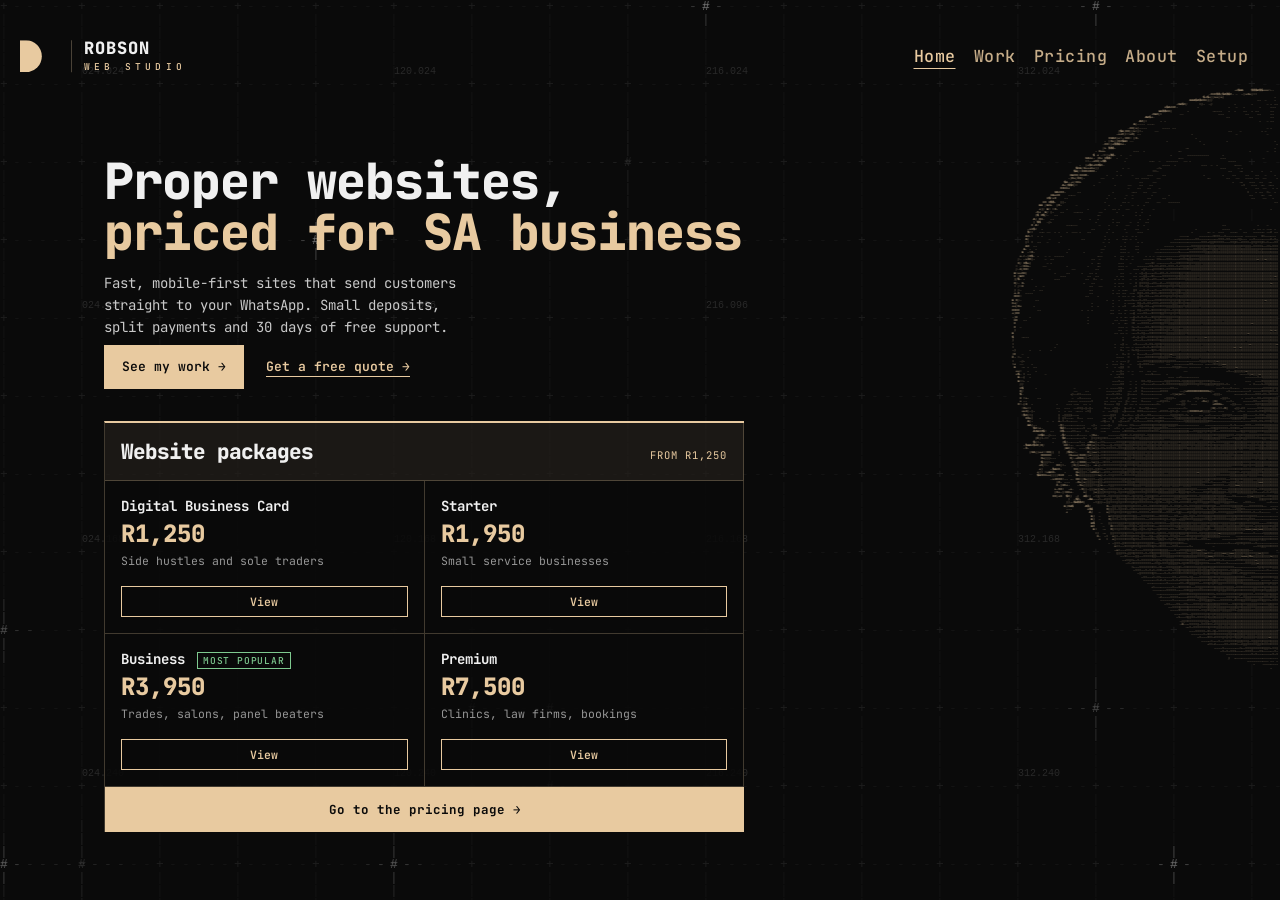
==== index.html @ 66101003 "Header logo: remove the R, back to the plain D Co-Authored-By: Claude Sonnet 5.5 <noreply@anthropic." ====
<!doctype html>
<html lang="en">
<head>
<meta charset="utf-8">
<meta name="viewport" content="width=device-width, initial-scale=1">
<title>Robson Web Studio — Websites for South African business</title>
<meta name="description" content="Fast, mobile-first websites for South African businesses. Packages from R1,250, split payments, free copywriting and 30 days of free support. Johannesburg.">
<link rel="canonical" href="https://robsonwebstudio.com/">
<meta property="og:type" content="website">
<meta property="og:site_name" content="Robson Web Studio">
<meta property="og:title" content="Robson Web Studio — Websites for South African business">
<meta property="og:description" content="Fast, mobile-first websites for South African businesses. Packages from R1,250, split payments, free copywriting and 30 days of free support. Johannesburg.">
<meta property="og:url" content="https://robsonwebstudio.com/">
<meta property="og:image" content="https://robsonwebstudio.com/img/og-studio.png">
<meta property="og:image:width" content="1200">
<meta property="og:image:height" content="630">
<meta property="og:image:alt" content="Robson Web Studio: Proper websites, priced for SA business">
<meta name="twitter:card" content="summary_large_image">
<meta name="twitter:image" content="https://robsonwebstudio.com/img/og-studio.png">
<meta name="theme-color" content="#0a0a0a">
<link rel="icon" type="image/svg+xml" href="img/favicon.svg?v=2">
<link rel="preconnect" href="https://fonts.googleapis.com">
<link rel="preconnect" href="https://fonts.gstatic.com" crossorigin>
<link href="https://fonts.googleapis.com/css2?family=JetBrains+Mono:wght@400..800&amp;display=swap" rel="stylesheet">
<link rel="stylesheet" href="css/style.css?v=180">
<script src="js/nav.js?v=12"></script>
<script type="application/ld+json">{
  "@context": "https://schema.org",
  "@type": "ProfessionalService",
  "name": "Robson Web Studio",
  "url": "https://robsonwebstudio.com/",
  "image": "https://robsonwebstudio.com/img/og-studio.png",
  "description": "Fast, mobile-first websites for South African businesses. Packages from R1,250, split payments, free copywriting and 30 days of free support.",
  "telephone": "+27844114748",
  "email": "darren@robsonwebstudio.com",
  "priceRange": "R1,250 - R7,500",
  "areaServed": {
    "@type": "Country",
    "name": "South Africa"
  },
  "address": {
    "@type": "PostalAddress",
    "addressLocality": "Johannesburg",
    "addressCountry": "ZA"
  },
  "founder": {
    "@type": "Person",
    "name": "Darren Robson"
  },
  "sameAs": [
    "https://github.com/darrenrosbon",
    "https://www.linkedin.com/in/darren-robson-215b77373/",
    "https://www.instagram.com/robsonwebstudio_/"
  ]
}</script>
</head>
<body>
<a class="skip-link" href="#main">Skip to content</a>

<section id="hero" data-page="home">
  <canvas id="c"></canvas>
  <header>
  <a class="site-mark" href="#hero" aria-label="Darren Robson — back to top">
    <img src="img/logo-mark.svg?v=4" width="37" height="31" alt="">
    <span class="site-mark-text" aria-hidden="true"><b>ROBSON</b><i>WEB STUDIO</i></span>
  </a>
  <div class="heading-wrap">
    <div class="hero-eyebrow">ROBSON WEB STUDIO</div>
    <h1 class="heading">Proper websites,<br><span class="heading-accent">priced for SA business</span></h1>
    <p class="hero-sub">Fast, mobile-first sites that send customers straight to your WhatsApp. Small deposits, split payments and 30 days of free support.</p>
    <div class="hero-actions">
      <a class="hero-work-btn" href="work.html">See my work &rarr;</a>
      <a class="hero-quote-link" href="pricing.html#quote">Get a free quote &rarr;</a>
    </div>
  </div>
  <nav class="byline top-nav" aria-label="Main">
    <a href="index.html" aria-current="page">Home</a><a href="work.html">Work</a><a href="pricing.html">Pricing</a><a href="about.html">About</a><a href="setup-guide.html">Setup</a>
  </nav>
  </header>

  <main id="main" tabindex="-1">
  <div id="packages">
    <div class="cards offer-block">
      <div class="grid-head"><h2 class="heading2">Website packages</h2><span class="grid-meta">From R1,250</span></div>
      <div class="offer-cell"><div class="offer-name">Digital Business Card</div><div class="offer-price">R1,250</div><div class="offer-for">Side hustles and sole traders</div><a class="offer-add" href="pricing.html?view=Digital%20Business%20Card" aria-label="View the Digital Business Card package">View</a></div>
      <div class="offer-cell"><div class="offer-name">Starter</div><div class="offer-price">R1,950</div><div class="offer-for">Small service businesses</div><a class="offer-add" href="pricing.html?view=Starter" aria-label="View the Starter package">View</a></div>
      <div class="offer-cell"><div class="offer-name">Business <span class="offer-badge">Most popular</span></div><div class="offer-price">R3,950</div><div class="offer-for">Trades, salons, panel beaters</div><a class="offer-add" href="pricing.html?view=Business" aria-label="View the Business package">View</a></div>
      <div class="offer-cell"><div class="offer-name">Premium</div><div class="offer-price">R7,500</div><div class="offer-for">Clinics, law firms, bookings</div><a class="offer-add" href="pricing.html?view=Premium" aria-label="View the Premium package">View</a></div>
      <a class="offer-link" href="pricing.html">Go to the pricing page &rarr;</a>
    </div>
  </div>

  </main>

  <div class="contact-modal-overlay" id="contactModalOverlay" hidden>
    <div class="contact-modal" id="contactModal" role="dialog" aria-modal="true" aria-labelledby="contactModalTitle">
      <div class="contact-modal-head">
        <span id="contactModalTitle">Contact me</span>
        <button class="contact-modal-close" type="button" aria-label="Close">
          <svg viewBox="0 0 24 24" fill="none" stroke="currentColor" stroke-width="2" stroke-linecap="round" aria-hidden="true"><path d="M6 6l12 12M18 6 6 18"/></svg>
        </button>
      </div>
      <ul class="contact-modal-list">
        <li>
          <svg viewBox="0 0 24 24" fill="none" stroke="currentColor" stroke-width="1.8" stroke-linecap="round" stroke-linejoin="round" aria-hidden="true"><rect x="3" y="5" width="18" height="14" rx="2"/><path d="m4 7 8 6 8-6"/></svg>
          <a href="mailto:darren@robsonwebstudio.com">darren@robsonwebstudio.com</a>
        </li>
        <li>
          <svg viewBox="0 0 24 24" width="24" height="24" fill="currentColor" aria-hidden="true"><path d="M12 .5C5.73.5.5 5.73.5 12c0 5.09 3.29 9.39 7.86 10.91.57.1.78-.25.78-.55 0-.27-.01-1.13-.02-2.05-3.2.7-3.88-1.36-3.88-1.36-.53-1.34-1.29-1.7-1.29-1.7-1.05-.72.08-.71.08-.71 1.17.08 1.78 1.2 1.78 1.2 1.03 1.77 2.71 1.26 3.37.96.1-.75.4-1.26.73-1.55-2.55-.29-5.23-1.28-5.23-5.7 0-1.26.45-2.29 1.19-3.09-.12-.29-.52-1.46.11-3.05 0 0 .97-.31 3.18 1.18a11.1 11.1 0 0 1 2.9-.39c.98.01 1.97.13 2.9.39 2.2-1.49 3.17-1.18 3.17-1.18.63 1.59.23 2.76.11 3.05.74.8 1.19 1.83 1.19 3.09 0 4.43-2.69 5.4-5.25 5.69.41.36.78 1.06.78 2.15 0 1.55-.01 2.8-.01 3.18 0 .3.2.66.79.55A10.52 10.52 0 0 0 23.5 12C23.5 5.73 18.27.5 12 .5Z"/></svg>
          <a href="https://github.com/darrenrosbon" target="_blank" rel="noopener noreferrer">github.com/darrenrosbon</a>
        </li>
        <li>
          <svg viewBox="0 0 24 24" width="24" height="24" fill="currentColor" aria-hidden="true"><path d="M20.45 20.45h-3.55v-5.57c0-1.33-.02-3.04-1.85-3.04-1.85 0-2.14 1.45-2.14 2.94v5.67H9.36V9h3.41v1.56h.05c.47-.9 1.63-1.85 3.36-1.85 3.59 0 4.26 2.36 4.26 5.44v6.3ZM5.34 7.43a2.06 2.06 0 1 1 0-4.12 2.06 2.06 0 0 1 0 4.12ZM7.12 20.45H3.56V9h3.56v11.45Z"/></svg>
          <a href="https://www.linkedin.com/in/darren-robson-215b77373/" target="_blank" rel="noopener noreferrer">linkedin.com/in/darren-robson</a>
        </li>
        <li>
          <svg viewBox="0 0 24 24" width="24" height="24" fill="currentColor" aria-hidden="true"><path fill-rule="evenodd" d="M7 2h10a5 5 0 0 1 5 5v10a5 5 0 0 1-5 5H7a5 5 0 0 1-5-5V7a5 5 0 0 1 5-5zm0 2a3 3 0 0 0-3 3v10a3 3 0 0 0 3 3h10a3 3 0 0 0 3-3V7a3 3 0 0 0-3-3H7zm5 3.5a4.5 4.5 0 1 1 0 9 4.5 4.5 0 0 1 0-9zm0 2a2.5 2.5 0 1 0 0 5 2.5 2.5 0 0 0 0-5zM17.5 5.5a1.2 1.2 0 1 1 0 2.4 1.2 1.2 0 0 1 0-2.4z"/></svg>
          <a href="https://www.instagram.com/robsonwebstudio_/" target="_blank" rel="noopener noreferrer">instagram.com/robsonwebstudio_</a>
        </li>
        <li>
          <svg viewBox="0 0 24 24" width="24" height="24" fill="currentColor" aria-hidden="true"><path d="M20.317 4.37a19.79 19.79 0 0 0-4.885-1.515.074.074 0 0 0-.079.037c-.21.375-.444.864-.608 1.25a18.27 18.27 0 0 0-5.487 0 12.64 12.64 0 0 0-.617-1.25.077.077 0 0 0-.079-.037A19.736 19.736 0 0 0 3.677 4.37a.07.07 0 0 0-.032.027C.533 9.046-.32 13.58.099 18.057a.082.082 0 0 0 .031.056 19.9 19.9 0 0 0 5.993 3.03.078.078 0 0 0 .084-.028c.462-.63.874-1.295 1.226-1.994a.076.076 0 0 0-.041-.106 13.107 13.107 0 0 1-1.872-.892.077.077 0 0 1-.008-.128c.126-.094.252-.192.372-.291a.074.074 0 0 1 .077-.01c3.928 1.793 8.18 1.793 12.062 0a.074.074 0 0 1 .078.01c.12.099.246.198.373.292a.077.077 0 0 1-.006.127c-.598.35-1.22.645-1.873.892a.076.076 0 0 0-.04.107c.36.698.772 1.362 1.225 1.993a.077.077 0 0 0 .084.028 19.84 19.84 0 0 0 6.002-3.03.077.077 0 0 0 .032-.055c.5-5.177-.838-9.674-3.549-13.66a.061.061 0 0 0-.031-.028ZM8.02 15.33c-1.183 0-2.157-1.085-2.157-2.419 0-1.333.955-2.418 2.157-2.418 1.21 0 2.176 1.094 2.157 2.418 0 1.334-.955 2.419-2.157 2.419Zm7.975 0c-1.183 0-2.157-1.085-2.157-2.419 0-1.333.955-2.418 2.157-2.418 1.21 0 2.176 1.094 2.157 2.418 0 1.334-.946 2.419-2.157 2.419Z"/></svg>
          <span><a href="https://discord.com/users/971722365669109780" target="_blank" rel="noopener noreferrer">Discord</a> <span class="contact-modal-hint">- darrencord</span></span>
        </li>
      </ul>
    </div>
  </div>
</section>


<script defer src="js/face-art.js?v=113"></script>
<script defer src="js/site.js?v=140"></script>
<script>
  (function () {
    // Mobile and desktop each have their own .copy-btn — wire up every one
    // found, not just the first.
    document.querySelectorAll('.copy-btn').forEach((btn) => {
      const iconCopy = btn.querySelector('.icon-copy');
      const iconCheck = btn.querySelector('.icon-check');
      let resetTimer = null;

      btn.addEventListener('click', async () => {
        const email = btn.dataset.email;
        try {
          await navigator.clipboard.writeText(email);
        } catch (err) {
          // Clipboard API needs a secure context (https/localhost) and can be
          // blocked by browser permissions — fall back to a manual copy via
          // a temporary offscreen textarea rather than silently doing nothing.
          const ta = document.createElement('textarea');
          ta.value = email;
          ta.style.position = 'fixed';
          ta.style.opacity = '0';
          document.body.appendChild(ta);
          ta.select();
          document.execCommand('copy');
          document.body.removeChild(ta);
        }
        btn.classList.add('copied');
        iconCopy.hidden = true;
        iconCheck.hidden = false;
        clearTimeout(resetTimer);
        resetTimer = setTimeout(() => {
          btn.classList.remove('copied');
          iconCopy.hidden = false;
          iconCheck.hidden = true;
        }, 1600);
      });
    });
  })();

  (function () {
    // Both the mobile and desktop icon rows have their own [i] trigger —
    // either one opens the same shared modal.
    const overlay = document.getElementById('contactModalOverlay');
    const closeBtn = overlay.querySelector('.contact-modal-close');
    let lastFocused = null;

    function openModal() {
      lastFocused = document.activeElement;
      overlay.hidden = false;
      closeBtn.focus();
      document.addEventListener('keydown', onKeydown);
    }
    function closeModal() {
      overlay.hidden = true;
      document.removeEventListener('keydown', onKeydown);
      if (lastFocused) lastFocused.focus();
    }
    function onKeydown(e) {
      if (e.key === 'Escape') closeModal();
    }

    document.querySelectorAll('.info-btn').forEach((btn) => {
      btn.addEventListener('click', (e) => {
        e.preventDefault(); // it's an <a href="#"> for sizing parity with its sibling icons, not real navigation
        openModal();
      });
    });
    closeBtn.addEventListener('click', closeModal);
    overlay.addEventListener('click', (e) => {
      if (e.target === overlay) closeModal(); // click on the backdrop, not the modal itself
    });
  })();
</script>
<script defer src="js/scrollbar.js?v=2"></script>
</body>
</html>
---- css/style.css ----
* { box-sizing: border-box; }
html, body { margin:0; padding:0; background:#0a0a0a; font-family:'JetBrains Mono', monospace; }
/* The browser's scrollbar is hidden so every page has the same width; js/scrollbar.js draws the site's own slim one on the left. */
html { scrollbar-width:none; }
html::-webkit-scrollbar { display:none; width:0; height:0; }

/* The `hidden` attribute doesn't reliably get its expected display:none
   default on SVG elements in every engine — confirmed here: an SVG with
   `hidden` present computed to display:block anyway. Force it explicitly
   rather than relying on the UA stylesheet. Affects the copy-button icon
   swap (mobile + desktop). */
svg[hidden] { display:none; }

/* Keyboard focus: the browser default is faint on this dark page. */
a:focus-visible, button:focus-visible, [role="button"]:focus-visible {
  outline:2px solid #e8caa0; outline-offset:3px;
}
.skip-link {
  position:absolute; left:12px; top:-60px; z-index:100;
  padding:10px 14px; background:#0a0a0a; color:#e8caa0; font-weight:700; font-size:13px;
  text-decoration:none; border:1px solid #e8caa0;
  transition:top .15s ease;
}
.skip-link:focus { top:12px; }
main:focus { outline:none; }

/* ---------- Hero ---------- */
#hero { position:relative; height:100vh; overflow:hidden; }
.site-mark { position:absolute; top:56px; transform:translateY(-50%); left:20px; z-index:6; display:block; line-height:0; transition:opacity 0.15s ease; }
.site-mark img { display:block; }
.site-mark:hover { opacity:0.8; }
.site-mark { display: flex; align-items: center; gap: 14px; text-decoration: none; }
.site-mark img { height: 31.5px; width: auto; }
@media (max-width: 700px) { .site-mark img { box-sizing: content-box; width: 18.8px; height: 16px; padding: 6px 4.6px; } }
.site-mark-text { display: block; line-height: 1; border-left: 1px solid #4a4237; padding-left: 12px; font-family: 'JetBrains Mono', monospace; text-align: left; }
.site-mark-text b { display: block; color: #f0f0f0; font-weight: 800; font-size: 17px; letter-spacing: 1px; }
.site-mark-text i { display: block; color: #e8caa0; font-style: normal; font-weight: 500; font-size: 9.5px; letter-spacing: 4.2px; margin-top: 5px; white-space: nowrap; }
@media (max-width: 700px) { .site-mark-text { display: none; } }
@media (min-width: 701px) { .hero-eyebrow { visibility: hidden; } }
#hero canvas#c { display:block; position:fixed; top:0; left:0; z-index:0; pointer-events:none; }

.heading-wrap {
  position:absolute; left:60px; top:48px; z-index:5;
  display:flex; flex-direction:column; align-items:flex-start; gap:0;
}
.hero-eyebrow { color:#e8caa0; font-size:12px; letter-spacing:2px; font-weight:500; margin-bottom:40px; }
.heading-accent { color:#e8caa0; }
h1.heading {
  margin:0; color:#f0f0f0; font-weight:800;
  font-size: clamp(26px, 3.9vw, 60px);
  line-height:1.02; letter-spacing:-1px;
}
.byline {
  position:absolute; top:56px; transform:translateY(-50%); right:32px; z-index:5;
  color:#e8caa0; font-weight:500;
  font-size: clamp(13px, 1.3vw, 18px);
  letter-spacing:0.5px; text-align:right;
}

/* Desktop: about-me section, sitting directly under the work section (same
   left column, not anchored to the face). */
#about {
  position:absolute; left:60px; top:500px; z-index:5;
  width: min(56%, 640px);
}
.guy-heading {
  margin:0 0 14px 0; color:#f0f0f0; font-weight:800; text-align:center;
  font-size: clamp(18px, 2.2vw, 28px);
  letter-spacing:-1px;
}
.about-text {
  margin:0 auto; color:#c9c9c9; font-size:14px; line-height:1.6; max-width:46ch;
  text-align:center;
}
.about-text .location { color:#e8caa0; font-weight:700; }

/* Map sits beside the text on desktop; stacks below it on mobile and on
   narrow desktop windows where the column is too tight for both. */
.about-body { display:flex; align-items:center; justify-content:center; gap:22px; }
.about-body .about-text { margin:0; flex:1 1 0; min-width:0; max-width:34ch; text-align:left; }
/* Canvas drawn by js/sa-map.js; the 37.2:32 ratio is 62 columns x 32 rows of
   0.6em-wide, 1em-tall monospace cells. */
.sa-map {
  display:block; flex:none; margin:0;
  width:293px; height:auto; aspect-ratio:37.2 / 32;
}
@media (min-width: 701px) and (max-width: 960px) {
  .about-body { flex-direction:column; gap:16px; }
  .about-body .about-text { max-width:46ch; text-align:center; }
}

/* Social icons — mobile-only for now, hidden entirely on desktop. */
.social-icon { display:none; }

/* Desktop's contact block (email + social icons), sitting in the empty
   space below #about. Part of the same centered column as the heading/
   work/about (JS sets left + width to match — see positionMainBody in
   site.js), with its own narrower content centered within that column via
   align-items:center. No transform:translateX(-50%) here — that "center
   via left:50%+translate" trick doesn't compose with JS explicitly setting
   both left AND width to match the column, so it's been removed in favor
   of the explicit values. Hidden on mobile in its own media query below —
   mobile has its own separate .contact-bar and heading-row icons instead. */
.desktop-contact {
  position:absolute; left:60px; top:670px;
  z-index:5; display:flex; flex-direction:column; align-items:center;
}
.contact-bar-desktop {
  display:flex; align-items:center;
  border:1px solid rgba(232,202,160,0.4);
  background:rgba(232,202,160,0.06);
}
.contact-email-desktop {
  padding:14px 20px;
  color:#e8caa0; font-weight:700; font-size:15px;
  text-decoration:none;
}
.contact-email-desktop:hover { background:rgba(232,202,160,0.12); }
.desktop-contact .copy-btn {
  display:flex; align-items:center; justify-content:center;
  width:44px; align-self:stretch;
  border:none; border-left:1px solid rgba(232,202,160,0.4);
  background:transparent; color:#e8caa0;
  padding:0; cursor:pointer;
}
.desktop-contact .copy-btn:hover { background:rgba(232,202,160,0.12); }
.desktop-contact .copy-btn svg { width:18px; height:18px; }
.desktop-contact .copy-btn.copied { color:#7ec98f; }

.social-row-desktop { display:flex; gap:16px; margin-top:18px; justify-content:center; }
.social-icon-desktop { display:inline-flex; color:#e8caa0; width:40px; height:40px; }
.social-icon-desktop svg { width:100%; height:100%; }
.social-icon-desktop:hover { color:#fff; }

/* Hover: icons hop and tip, alternating left and right, with a springy
   settle. Hover rules only run where a real hover exists, so a tap on a phone
   doesn't leave an icon stuck tilted; :active gives the press feedback there. */
.social-icon, .social-icon-desktop {
  transition:transform .35s cubic-bezier(.34,1.56,.64,1), color .2s ease;
}
@media (hover:hover) {
  .social-icon:hover, .social-icon-desktop:hover { transform:translateY(-6px) rotate(-8deg) scale(1.12); }
  .social-icon:nth-child(even):hover, .social-icon-desktop:nth-child(even):hover { transform:translateY(-6px) rotate(8deg) scale(1.12); }
}
.social-icon:active, .social-icon-desktop:active { transform:translateY(0) scale(.94); transition-duration:.1s; }
@media (prefers-reduced-motion:reduce) {
  .social-icon, .social-icon-desktop { transition:color .2s ease; }
  .social-icon:hover, .social-icon-desktop:hover,
  .social-icon:nth-child(even):hover, .social-icon-desktop:nth-child(even):hover,
  .social-icon:active, .social-icon-desktop:active { transform:none; }
}

/* .info-btn is an <a href="#" role="button"> (JS opens the modal, no real
   navigation) — deliberately an anchor rather than a <button>, since a
   <button> with aspect-ratio inside this stretched flex row hit form
   controls' special intrinsic-sizing rules and rendered enormous instead
   of matching its sibling icons. Anchors don't have that problem. */
.info-btn { text-decoration:none; }

/* ---------- Contact modal — a small "Contact me" dialog the [i] icon
   opens, listing every channel in one place (plain-text email included)
   for visitors the mailto/copy-button pair doesn't work for. ---------- */
.contact-modal-overlay {
  position:fixed; inset:0; z-index:50;
  background:rgba(0,0,0,0.6);
  display:flex; align-items:center; justify-content:center;
  padding:24px;
}
.contact-modal-overlay[hidden] { display:none; }
.contact-modal {
  width:min(360px, 100%);
  background:#0e0e0e;
  border:1px solid rgba(232,202,160,0.4);
  padding:20px;
  /* Explicit rather than assumed — every channel here is meant to be
     selectable by hand (drag to select, then copy), same reasoning as the
     plain-text email fallback the modal already exists for. */
  user-select:text; -webkit-user-select:text;
}
.contact-modal-head {
  display:flex; align-items:center; justify-content:space-between;
  padding-bottom:14px; margin-bottom:14px;
  border-bottom:1px solid rgba(232,202,160,0.25);
  font-weight:700; font-size:15px; color:#f0f0f0; letter-spacing:-0.2px;
}
.contact-modal-close {
  background:none; border:none; padding:4px; margin:-4px; color:#8f8f8f; cursor:pointer;
  display:inline-flex;
}
.contact-modal-close svg { width:16px; height:16px; }
.contact-modal-close:hover { color:#f0f0f0; }
.contact-modal-list { list-style:none; margin:0; padding:0; display:flex; flex-direction:column; gap:14px; }
.contact-modal-list li { display:flex; align-items:center; gap:12px; }
.contact-modal-list svg { width:18px; height:18px; color:#e8caa0; flex-shrink:0; }
.contact-modal-list a {
  color:#c9c9c9; text-decoration:none; font-size:13px; word-break:break-all;
}
.contact-modal-list a:hover { color:#e8caa0; }
/* The Discord row's plain-text username after the link — not a link
   itself, just there so a visitor can select/search it by hand. */
.contact-modal-list li > span { font-size:13px; }
.contact-modal-hint { color:#8f8f8f; }

/* Contact bar — mobile-only for now, hidden entirely on desktop. */
.contact-bar { display:none; }

/* The heading's forced "The guy / behind the work" break is mobile-only —
   suppress it on desktop so the heading reads as one flowing line there,
   same as before. */
@media (min-width: 701px) {
  br.force-break { display:none; }
}
.about-text span#age { color:#e8caa0; font-weight:700; }

/* ---------- Work — inline in the hero, next to the face ---------- */
#work {
  position:absolute; left:60px; top:160px; z-index:5;
  width: min(56%, 640px);
}
h2.heading2 {
  color:#f0f0f0; font-weight:800; font-size: clamp(20px, 2.6vw, 32px);
  letter-spacing:-1px; margin:0 0 20px 0; text-align:center;
}
.cards {
  display:grid;
  grid-template-columns: repeat(2, 1fr);
  border-top:1px solid rgba(232,202,160,0.25);
  border-left:1px solid rgba(232,202,160,0.25);
}
/* Section heading as the first row of its grid, sharing the grid's borders. */
.grid-head {
  grid-column:1 / -1;
  display:flex; align-items:baseline; justify-content:space-between; gap:12px;
  padding:12px 14px;
  background:rgba(232,202,160,0.05);
  border-right:1px solid rgba(232,202,160,0.25);
  border-bottom:1px solid rgba(232,202,160,0.25);
}
.grid-head h2.heading2 { margin:0; text-align:left; font-size:16px; line-height:1.2; }
.grid-meta { color:#e8caa0; font-size:10.5px; letter-spacing:1px; text-transform:uppercase; white-space:nowrap; }
.card {
  background:rgba(10,10,10,0.55); padding:16px 16px; min-height:108px;
  display:flex; flex-direction:column; justify-content:space-between;
  position:relative;
  border-right:1px solid rgba(232,202,160,0.25);
  border-bottom:1px solid rgba(232,202,160,0.25);
  transition: background 0.15s ease;
  text-decoration:none;
}
.card:hover { background:rgba(20,20,20,0.7); }

/* Hover: two gold corner brackets draw in diagonally, a faint tint fills the
   card, and an arrow slides into the top-right corner. Only where a real
   hover exists, so a tap on a phone doesn't leave a card stuck highlighted. */
.card::before, .card::after {
  content:""; position:absolute; width:0; height:0; border:0 solid #e8caa0; pointer-events:none;
  transition:width .28s cubic-bezier(.2,.8,.2,1), height .28s cubic-bezier(.2,.8,.2,1);
}
.card::before { top:6px; left:6px; border-top-width:1px; border-left-width:1px; }
.card::after { bottom:6px; right:6px; border-bottom-width:1px; border-right-width:1px; }
.card-arrow {
  position:absolute; top:10px; right:12px; color:#e8caa0; font-size:13px; line-height:1;
  opacity:0; transform:translate(-6px, 6px); pointer-events:none;
  transition:opacity .25s ease, transform .3s cubic-bezier(.2,.8,.2,1);
}
@media (hover:hover) {
  .card:hover { background:rgba(232,202,160,0.05); }
  .card:hover::before, .card:hover::after { width:14px; height:14px; }
  .card:hover .card-arrow { opacity:1; transform:translate(0, 0); }
  .card:hover .card-year { color:#e8caa0; }
}
.card:active { background:rgba(232,202,160,0.09); }
@media (prefers-reduced-motion:reduce) {
  .card::before, .card::after, .card-arrow { transition:none; }
}
.card .status {
  align-self:flex-start;
  font-size:9px; letter-spacing:1px; text-transform:uppercase;
  padding:2px 6px; border:1px solid currentColor;
  margin-top:10px;
}
.status.live { color:#7ec98f; }
.status.progress { color:#e8caa0; }
.card .cname { color:#f0f0f0; font-weight:700; font-size:14px; }
.card .cmeta { color:#969696; font-size:10.5px; margin-top:8px; line-height:1.45; }
.card-year { position:absolute; right:12px; bottom:10px; color:#8a8a8a; font-size:9px; letter-spacing:0.5px; }

/* ---------- Services — sits under the work grid; top is set by
   positionServices() in site.js on desktop, flows in-document on mobile. ---------- */
#services {
  position:absolute; left:60px; top:620px; z-index:5;
  width: min(56%, 640px);
}
.service-grid {
  display:grid; grid-template-columns:repeat(3, 1fr);
  border-top:1px solid rgba(232,202,160,0.25);
  border-left:1px solid rgba(232,202,160,0.25);
}
.service {
  position:relative; background:rgba(10,10,10,0.55); padding:14px 16px 16px;
  border-right:1px solid rgba(232,202,160,0.25);
  border-bottom:1px solid rgba(232,202,160,0.25);
}
/* Tools — sits under the services grid; top is set by positionServices() in
   site.js on desktop, flows in-document on mobile. */
#stack {
  position:absolute; left:60px; top:900px; z-index:5;
  width: min(56%, 640px);
}
.stack-grid {
  display:grid; grid-template-columns:repeat(2, 1fr);
  border-top:1px solid rgba(232,202,160,0.25);
  border-left:1px solid rgba(232,202,160,0.25);
}
.stack-cell {
  background:rgba(10,10,10,0.55); padding:12px 12px 14px;
  border-right:1px solid rgba(232,202,160,0.25);
  border-bottom:1px solid rgba(232,202,160,0.25);
}
.stack-head { display:flex; align-items:center; gap:8px; margin:0 0 3px; }
.stack-icon { width:16px; height:16px; color:#e8caa0; flex:none; }
.stack-title { margin:0; color:#f0f0f0; font-size:13px; font-weight:700; line-height:1.2; }
.stack-sub { color:#969696; font-size:10.5px; margin:0 0 10px 24px; line-height:1.3; }
.chips { display:flex; flex-wrap:wrap; gap:6px; }
.chip {
  display:inline-block; font-size:11px; line-height:1.2; padding:4px 8px;
  color:#e8caa0; border:1px solid rgba(232,202,160,0.3); background:rgba(232,202,160,0.05);
}
.service-icon { width:18px; height:18px; color:#e8caa0; display:block; }
.service .sname { color:#f0f0f0; font-weight:700; font-size:14px; margin-top:10px; }
.service .smeta { color:#969696; font-size:10.5px; margin-top:8px; line-height:1.45; }
.service-link {
  display:inline-block; margin-top:12px; padding:5px 9px;
  color:#e8caa0; font-size:10.5px; font-weight:700; text-decoration:none;
  border:1px solid rgba(232,202,160,0.4); background:rgba(232,202,160,0.06);
  transition:background 0.15s ease;
}
.service-link:hover { background:rgba(232,202,160,0.15); }
/* Occlude's own wordmark (crescent mark + underlined "occlude.") lifted
   from its live site, so this entry reads as branded rather than the
   plain-text title every other card uses. */
.occlude-mark { display:flex; align-items:center; gap:6px; font-weight:500; }
.occlude-icon { flex-shrink:0; }
.occlude-word {
  font-family:'Space Grotesk', sans-serif; font-weight:500;
  color:#EDE9E1; letter-spacing:-0.01em;
  text-decoration:underline; text-decoration-color:#E8894A; text-underline-offset:3px;
}

/* Pulse (saas-dashboard) wordmark: heartbeat-line mark + bold Outfit
   text, lifted from its live nav. Ink color swapped from the site's
   near-black (tuned for a light background) to a light tint so it stays
   legible on this dark card. */
.pulse-mark { display:flex; align-items:center; gap:6px; }
.pulse-icon { flex-shrink:0; }
.pulse-word { font-family:'Outfit', sans-serif; font-weight:700; color:#EDEDFB; letter-spacing:-0.01em; }

/* Chroma.GG wordmark: its own eye icon asset + "Chroma" in Space Grotesk
   bold, ".GG" in italic pink — lifted from its hero title styling. */
.chroma-mark { display:flex; align-items:center; gap:6px; }
.chroma-icon { flex-shrink:0; display:block; }
.chroma-word { font-family:'Space Grotesk', sans-serif; font-weight:700; color:#f6f3fb; letter-spacing:-0.01em; }
.chroma-word em {
  font-weight:700; font-style:normal;
  background:linear-gradient(100deg, #a855f7, #ec4899);
  -webkit-background-clip:text; background-clip:text; -webkit-text-fill-color:transparent;
}

.vwd-mark { display:flex; align-items:center; gap:6px; }
.vwd-icon { flex-shrink:0; display:block; }
.vwd-word { font-family:'Spectral', serif; font-weight:600; color:#f0ece0; letter-spacing:-0.01em; }

.talos-mark { display:flex; align-items:center; gap:6px; }
.talos-icon { flex-shrink:0; display:block; }
.talos-word { font-family:'Big Shoulders Display', sans-serif; font-weight:900; color:#f9f7f5; letter-spacing:-0.02em; }

.kruger-mark { display:flex; align-items:center; gap:6px; }
.kruger-icon { flex-shrink:0; display:block; }
.kruger-word { font-family:'Archivo', sans-serif; font-weight:700; color:#e9eaea; text-transform:uppercase; letter-spacing:0.01em; }

.walkies-mark, .dayshift-mark { display:flex; align-items:center; gap:6px; }
.walkies-icon, .dayshift-icon { flex-shrink:0; display:block; }
.stonegate-mark { display:flex; align-items:center; gap:6px; }
.stonegate-icon { flex-shrink:0; display:block; }
.sable-mark { display:flex; align-items:center; gap:6px; }
.sable-icon { flex-shrink:0; display:block; }
.sable-word { font-family:'Sora', sans-serif; font-weight:700; color:#eef1ea; letter-spacing:-0.01em; }
.stonegate-word { font-family:'Barlow Condensed', sans-serif; font-weight:700; color:#f2efe8; letter-spacing:0.01em; }

/* ---------- Mobile: the desktop layout is a tight single-screen
   composition (heading, work grid and face all sharing one viewport by
   pixel-precise positioning) — that doesn't survive a narrow screen, so
   below 700px it unwinds into a simpler stacked flow instead. ---------- */
@media (max-width: 700px) {
  /* Hero keeps a fixed 100vh band (so the canvas sizing math stays
     simple), but overflow becomes visible so #work can flow below it
     instead of being clipped — back to the simpler stacked layout. */
  /* height:auto + min-height (not a fixed height:100vh) — with overflow:
     visible, content already spills past a fixed height, and trailing
     margin/padding on a box whose content overflows its own bounds simply
     isn't reserved as visible space afterward (confirmed: neither the
     contact bar's own margin-bottom nor padding-bottom on #hero showed up
     in the page's actual scrollable height). auto lets #hero's box
     genuinely contain all of its content, including trailing spacing. */
  #hero { height:auto; min-height:100vh; overflow:visible; padding-bottom:40px; }

  /* position:relative (not static) — z-index has no effect on statically
     positioned elements, and without it the absolutely-positioned canvas
     paints ABOVE this content regardless of DOM order, per CSS stacking
     rules. relative keeps normal in-flow layout while letting z-index:5
     (set in the base rule) put this content above the canvas. */
  .heading-wrap { position:relative; left:0; top:0; padding:56px 24px 0; }
  .heading-wrap h1.heading { max-width:20ch; }

  /* Pinned corner, out of the document flow — same spot as desktop, just
     retuned for a small screen. */
  .site-mark { top:34px; }
  .byline { position:absolute; top:34px; right:16px; left:auto; text-align:right; font-size:11px; padding:0; z-index:5; }
  /* Unlike desktop, mobile keeps this under the face rather than under the
     work list — position:relative (in-flow), not absolute, so there's
     actual room below it for that section's content instead of being
     pinned to the edge of a fixed-height box.
     margin-top is NOT set here — a fixed px guess kept being wrong on real
     devices (font rendering/wrapping shifts where #work actually ends, so
     a value tuned in one test environment doesn't hold elsewhere). site.js
     computes and sets it at runtime from the actual measured position of
     #work plus the face's known height. Horizontal margins are safe as a
     static value since they don't depend on content height. */
  /* width was leaking in from the desktop rule (min(56%,640px)) this whole
     time, uncorrected here — almost certainly what made the earlier
     float/fit-content attempts behave so inconsistently. Reset it
     explicitly, then margin-left:auto can reliably push a capped-width
     column to the right edge. */
  #about {
    position:relative; left:0; top:0;
    width:auto; max-width:230px; margin:0 24px 0 auto;
    text-align:right;
  }
  /* text-align:right explicitly — the desktop rule sets text-align:left,
     which was leaking through uncorrected here (same class of bug as the
     width and top leaks above), overriding the text-align:right inherited
     from #about. */
  /* white-space:nowrap — without it, the icon (sized from the heading's
     own height via aspect-ratio+stretch below) claims width in the same
     row, which can squeeze the heading into wrapping onto a 3rd/4th line,
     which grows the row taller, which grows the icon wider, squeezing it
     further — a runaway loop. nowrap keeps each of the two <br>-separated
     segments on exactly one line each, so the heading's height is stable
     regardless of how much width the icon ends up taking. */
  .guy-heading { margin:0; font-size:26px; line-height:1.02; text-align:right; white-space:nowrap; }
  /* text-align:right + margin reset — the desktop rule now sets
     text-align:center and margin:0 auto (for its own centering), which
     would otherwise leak through uncorrected here. */
  .about-text, .about-body .about-text { font-size:12px; max-width:none; text-align:right; margin:0; flex:none; }
  .about-body { display:block; }
  .sa-map {
    margin:18px 0 0 calc(278px - 100vw);
    width:min(293px, calc(100vw - 48px));
  }
  /* Desktop's icon row + centered email block — mobile already has its
     own icons next to the heading and its own contact bar, so these
     would be duplicates. */
  .social-row-desktop { display:none; }
  .desktop-contact { display:none; }

  /* Row of icon + heading, right-aligned as a group — icons sit to the
     left of the heading text, matching reading order. align-items:stretch
     (not center) so the icons take on the row's full cross-axis size —
     since the heading is now two lines, that's the height of both lines
     combined, not a single line. */
  .guy-heading-row {
    display:flex; align-items:stretch; justify-content:flex-end; gap:12px;
    margin-bottom:10px;
  }
  /* No fixed width/height — aspect-ratio:1 lets the stretched height
     (from align-items:stretch above) determine the width too, so the icon
     is exactly as tall as the two-line heading and stays square.
     flex-shrink:0 — without it, adding the 4th ([i]) icon pushed the
     row's natural width past its container and flexbox quietly squashed
     every icon to fit (they stopped being square, just got narrower),
     instead of the row being allowed to size to its actual content. */
  .social-icon {
    display:inline-flex; color:#e8caa0;
    aspect-ratio:1/1; width:auto; height:auto; flex-shrink:0;
  }
  .social-icon svg { width:100%; height:100%; }
  .social-icon:hover { color:#fff; }

  /* Kept narrow enough to stay clear of the face, which sits in the same
     right-hand region on mobile as it does on desktop. */
  #work { position:relative; left:0; top:0; width:auto; max-width:62%; margin:28px 0 0 24px; }
  #services { position:relative; left:0; top:0; width:auto; max-width:62%; margin:28px 0 0 24px; }
  /* One bordered box per section, rows split by hairlines, like the desktop
     grid folded into a column. */
  .cards, .service-grid, .stack-grid {
    display:flex; flex-direction:column; align-items:stretch; gap:0;
    border:1px solid rgba(232,202,160,0.25); background:rgba(10,10,10,0.55);
  }
  .service, .stack-cell {
    padding:10px 11px 12px; background:none;
    border:0; border-bottom:1px solid rgba(232,202,160,0.25);
  }
  .service:last-child, .stack-cell:last-child { border-bottom:0; }
  /* Icon sits to the left of the title, like the tools boxes; the description
     and link line up under the title. */
  .service { display:grid; grid-template-columns:16px 1fr; column-gap:8px; align-items:start; }
  .service-icon { grid-column:1; grid-row:1; width:16px; height:16px; margin-top:0; }
  .service .sname { grid-column:2; grid-row:1; line-height:16px; }
  .service .smeta { grid-column:2; }
  .service .service-link { grid-column:2; justify-self:start; }
  #stack { position:relative; left:0; top:0; width:auto; max-width:62%; margin:28px 0 0 24px; }
  .stack-title { font-size:12.5px; }
  .stack-sub { font-size:10px; margin-bottom:8px; }
  .chip { font-size:10.5px; padding:3px 7px; }
  .service .sname { font-size:13px; margin-top:0; }
  .service .smeta { font-size:10px; margin-top:4px; }
  /* text-align:left explicitly — the desktop rule now sets text-align:
     center, which would otherwise leak through uncorrected here (same
     class of bug hit repeatedly in this file). */
  h2.heading2 { font-size:20px; text-align:left; }
  .grid-head { gap:10px; padding:10px 11px; }
  .grid-head h2.heading2 { font-size:15px; }
  .grid-meta { font-size:10px; }
  /* flex column (not block/grid) so `order` below can reorder the cards for
     mobile without touching the HTML/desktop order. gap replaces the
     desktop grid's shared borders now that each card is its own box. */
  /* align-items:flex-start (not the default stretch) — stretch was
     forcing every card to the full width of #work regardless of how
     little its own content needed, leaving dead space on the right that
     just covered more of the face than necessary. flex-start lets each
     card shrink to its own content; equalizeCardSizes() (site.js) then
     matches every card to the widest one actually needs. */
  /* DOM order is occlude, saas-dashboard, Chroma.GG, portfolio_v2 (desktop's
     2x2 grid reads left-to-right, top-to-bottom in that order) — mobile
     wants occlude, Chroma.GG, saas-dashboard, portfolio_v2 instead. */
  .card:nth-of-type(1) { order: 1; } /* occlude */
  .card:nth-of-type(2) { order: 3; } /* Pulse */
  .card:nth-of-type(3) { order: 2; } /* Chroma.GG */
  .card:nth-of-type(4) { order: 4; } /* Stonegate Paving */
  .card:nth-of-type(5) { order: 5; } /* Van Wyk Dlamini */
  .card:nth-of-type(6) { order: 6; } /* Talos */
  .card:nth-of-type(7) { order: 7; } /* Kruger Body & Paint */
  .card:nth-of-type(8) { order: 8; } /* Sable Tree Felling */
  .card:nth-of-type(9) { order: 9; } /* Walkies */
  .card:nth-of-type(10) { order: 10; } /* Dayshift */
  .card {
    position:relative;
    /* justify-content:flex-start (not the base rule's space-between) —
       space-between stretches its children apart to fill whatever height
       equalizeCardHeights() (site.js) applies, turning a tight card into
       one with a big gap before the badge. flex-start plus a fixed gap
       keeps every card's internal rhythm identical regardless of which
       card set the shared max height. */
    flex:none; display:flex; flex-direction:column; justify-content:flex-start; gap:6px;
    width:auto; min-width:0; min-height:0;
    padding:10px 11px 12px;
    border:0; border-bottom:1px solid rgba(232,202,160,0.25);
    background:none;
    -webkit-tap-highlight-color: transparent;
  }
  .card:last-child { border-bottom:0; }
  .card .cname { font-size:13px; }
  .card .cmeta { font-size:10px; margin-top:0; }
  .card .status { margin-top:0; }

  /* Contact bar — full-width button-style bar at the very bottom of the
     page: tapping the email opens the mail client, the separate copy
     button copies the address without leaving the page. */
  /* position:relative + z-index — without a position, the canvas (which is
     positioned) paints ABOVE this in-flow content regardless of DOM order,
     same stacking-order issue hit earlier with #work/#about/.byline. */
  .contact-bar {
    position:relative; z-index:5;
    display:flex; align-items:center;
    margin:36px 24px 0;
    border:1px solid rgba(232,202,160,0.4);
    background:rgba(232,202,160,0.06);
  }
  .contact-email {
    flex:1; min-width:0;
    padding:16px 14px;
    color:#e8caa0; font-weight:700; font-size:13px;
    text-decoration:none;
    white-space:nowrap; overflow:hidden; text-overflow:ellipsis;
    -webkit-tap-highlight-color: transparent;
  }
  .contact-email:active { background:rgba(232,202,160,0.12); }
  .copy-btn {
    flex:none;
    display:flex; align-items:center; justify-content:center;
    width:52px; align-self:stretch;
    border:none; border-left:1px solid rgba(232,202,160,0.4);
    background:transparent; color:#e8caa0;
    padding:0; cursor:pointer;
    -webkit-tap-highlight-color: transparent;
  }
  .copy-btn:active { background:rgba(232,202,160,0.12); }
  .copy-btn svg { width:18px; height:18px; }
  .copy-btn.copied { color:#7ec98f; }
}

/* ---------- Hero CTA card (desktop only; mobile has its own contact bar) ---------- */
.cta-card { display:none; }
@media (min-width: 701px) {
  .cta-card {
    display:block; position:fixed; right:32px; bottom:32px; z-index:6; width:360px;
    background:#0a0a0a; border:1px solid #e8caa0; padding:20px;
  }
  .cta-eyebrow { color:#e8caa0; font-size:12px; letter-spacing:1px; margin-bottom:8px; }
  .cta-title { color:#f0f0f0; font-weight:800; font-size:20px; letter-spacing:-1px; line-height:1.15; margin-bottom:16px; }
  .cta-actions { display:flex; gap:8px; flex-wrap:nowrap; }
  .cta-actions .cta-btn { padding:10px 12px; font-size:12px; white-space:nowrap; flex:0 1 auto; }
  .cta-btn {
    font:600 13px 'JetBrains Mono', monospace; padding:10px 16px; cursor:pointer;
    border:1px solid #e8caa0; text-decoration:none; transition:background .2s ease, color .2s ease;
  }
  .cta-btn-primary { background:#e8caa0; color:#0a0a0a; }
  .cta-btn-ghost { background:transparent; color:#e8caa0; }
  .cta-btn-primary:hover { background:#f2dcb9; }
  .cta-btn-ghost:hover { background:rgba(232,202,160,0.12); }
}
@media (min-width: 701px) and (max-width: 1180px) {
  .cta-card { width:320px; right:24px; bottom:24px; }
}

/* Mobile: the CTA becomes a slim bar pinned to the bottom (thumb zone). */
@media (max-width: 700px) {
  .cta-card {
    display:flex; align-items:center; justify-content:space-between; gap:12px;
    position:fixed; left:0; right:0; bottom:0; z-index:50;
    background:rgba(10,10,10,0.96); border-top:1px solid rgba(232,202,160,0.4);
    padding:10px 16px calc(10px + env(safe-area-inset-bottom));
  }
  .cta-copy { min-width:0; }
  .cta-eyebrow { color:#e8caa0; font-size:11px; letter-spacing:1px; margin-bottom:3px; }
  .cta-title { color:#f0f0f0; font-weight:800; font-size:14px; letter-spacing:-0.5px; line-height:1.2; }
  .cta-title br { display:none; }
  .cta-actions { flex:none; }
  .cta-btn-ghost { display:none; } /* mobile already has the contact bar + [i] modal */
  .cta-btn-ghost.cta-btn-pricing { display:inline-block; font:600 14px 'JetBrains Mono', monospace; padding:11px 12px; white-space:nowrap; background:transparent; color:#e8caa0; border:1px solid #e8caa0; text-decoration:none; }
  .cta-btn-primary {
    font:600 14px 'JetBrains Mono', monospace; padding:11px 16px; white-space:nowrap;
    background:#e8caa0; color:#0a0a0a; border:1px solid #e8caa0; text-decoration:none;
  }
  /* keep the last content clear of the bar */
  body { padding-bottom:72px; }
}

/* About: text + actions on the left, map on the right (wide desktop only).
   Narrower widths keep their existing layouts and hide the extras. */
.about-eyebrow { display:none; }
@media (min-width: 961px) {
  #about {
    display:grid; grid-template-columns:minmax(0,1fr) auto; column-gap:24px; align-items:center;
  }
  .about-body { display:contents; }
  .about-eyebrow { display:block; grid-column:1; grid-row:1; color:#e8caa0; font-size:11px; letter-spacing:1px; margin-bottom:8px; }
  .guy-heading-row { grid-column:1; grid-row:2; }
  .guy-heading { text-align:left; margin:0 0 12px 0; }
  .about-body .about-text { grid-column:1; grid-row:3; text-align:left; max-width:36ch; margin:0; }
  .sa-map { grid-column:2; grid-row:1 / 4; }
}

/* ---------- Section blocks: stronger headers + cream top rule ---------- */
.cards, .service-grid, .stack-grid {
  border-top:2px solid #e8caa0;
  background:rgba(10,10,10,0.7);
}
.grid-head { background:rgba(232,202,160,0.08); }
@media (min-width: 701px) {
  .grid-head { padding:16px 16px; }
  .grid-head h2.heading2 { font-size:21px; }
}

/* ---------- Top nav (replaces the byline) ---------- */
.top-nav { display:flex; gap:6px 18px; align-items:center; }
.top-nav a { color:#e8caa0; text-decoration:none; opacity:.85; }
.top-nav a:hover { opacity:1; text-decoration:underline; text-underline-offset:4px; }
.top-nav a[aria-current="page"] { opacity:1; text-decoration:underline; text-underline-offset:6px; text-decoration-thickness:1px; }

/* ---------- Packages + process (part of the hero column; tops set by
   positionServices() in site.js on desktop, flow in-document on mobile) ---------- */
#packages, #process { position:absolute; left:60px; top:300px; z-index:5; width:min(56%, 640px); }
.offer-block { grid-template-columns:repeat(2, 1fr); }
.offer-cell { padding:16px; border-right:1px solid rgba(232,202,160,0.25); border-bottom:1px solid rgba(232,202,160,0.25); background:rgba(10,10,10,0.55); min-width:0; display:flex; flex-direction:column; gap:6px; }
.offer-wide { grid-column:1 / -1; }
.offer-name { color:#f0f0f0; font-weight:700; font-size:14px; }
.offer-price { color:#e8caa0; font-weight:800; font-size:24px; line-height:1.1; }
.offer-for { color:#969696; font-size:11.5px; line-height:1.45; }
.offer-step { color:#e8caa0; font-size:11px; letter-spacing:1px; }
.offer-badge { color:#7ec98f; border:1px solid #7ec98f; font-size:9.5px; letter-spacing:.8px; text-transform:uppercase; padding:1px 5px; margin-left:4px; white-space:nowrap; font-weight:500; }
.offer-link { grid-column:1 / -1; padding:14px 16px; background:#e8caa0; color:#0a0a0a; font-size:12.5px; font-weight:700; text-align:center; text-decoration:none; transition:background .2s ease; }
.offer-link:hover { background:#f2dcb9; }
@media (max-width:700px) {
  #packages, #process { position:relative; left:0; top:0; width:auto; max-width:62%; margin:28px 0 0 24px; }
  .offer-block { grid-template-columns:none; }
  .offer-cell { padding:10px 11px 12px; border:0; border-bottom:1px solid rgba(232,202,160,0.25); background:none; }
  .offer-link { padding:12px 11px; }
  .offer-cell:last-child { border-bottom:0; }
  .offer-price { font-size:20px; }
  .top-nav { gap:4px 12px; }
}

/* About page (desktop): use the open space beside the face instead of the narrow home column. */
@media (min-width: 701px) {
  #hero[data-page="about"] #about { width:auto; }
  /* Same scale as the headline on the Home, Work and Pricing pages */
  #hero[data-page="about"] .guy-heading { font-size:clamp(26px, 3.9vw, 60px); line-height:1.02; text-align:left; margin-bottom:20px; }
  #hero[data-page="about"] .about-eyebrow { font-size:12px; letter-spacing:2px; margin-bottom:10px; }
  #hero[data-page="about"] .about-body .about-text { font-size:clamp(15px, 1.15vw, 18px); line-height:1.75; max-width:none; }
}
@media (min-width: 961px) {
  #hero[data-page="about"] #about { grid-template-columns:minmax(0, 420px) auto; column-gap:64px; justify-content:center; }
  #hero[data-page="about"] .sa-map { width:clamp(300px, 26vw, 400px); justify-self:center; }
}

/* Home page hero subline */
.hero-sub { margin:14px 0 0; max-width:44ch; color:#c9c9c9; font-size:14px; line-height:1.6; }

@media (max-width: 700px) {
  .hero-sub { font-size:13px; max-width:32ch; margin-top:10px; }
}
@media (max-width: 700px) { .hero-eyebrow { margin-bottom:28px; } }

/* "Add to quote" on the home page package cells: opens the quote form on the pricing page with that package chosen */
.offer-add { margin-top:10px; padding:7px 10px; border:1px solid #e8caa0; color:#e8caa0; text-align:center; text-decoration:none;
  font:600 11.5px 'JetBrains Mono', monospace; transition:background .2s ease, color .2s ease; }
.offer-add:hover { background:#e8caa0; color:#0a0a0a; }
.offer-cell .offer-for { flex:1; }
/* Home has no floating quote card, so no room is reserved for the mobile bar */
@media (max-width: 700px) { body:has(#hero[data-page="home"]) { padding-bottom:0; } }

/* About page, mobile: left-aligned text and column */
@media (max-width: 700px) {
  #about { max-width:none; margin:0 24px; text-align:left; }
  .guy-heading { text-align:left; }
  .about-text, .about-body .about-text { text-align:left; }
  .guy-heading-row { justify-content:space-between; }
  .guy-heading-row .guy-heading { order:-1; }
  .sa-map { margin:18px 0 0; width:min(293px, calc(100vw - 48px)); }
}

/* About page, mobile: social icons sit under the email bar */
.social-row-mobile { display:none; }
@media (max-width: 700px) {
  .social-row-mobile { display:flex; justify-content:center; gap:26px; margin:22px 24px 0; position:relative; z-index:5; }
  .social-row-mobile .social-icon { width:32px; height:32px; aspect-ratio:auto; }
}

/* About page, mobile: the page is exactly one screen; the space for the fixed bottom bar lives inside the hero instead of below it, so there is no pointless scroll */
@media (max-width: 700px) {
  #hero[data-page="about"] { padding-bottom:72px; }
  body:has(#hero[data-page="about"]) { padding-bottom:0; }
}

/* Home hero: direct link to the quote form */
.hero-quote-link { display:inline-flex; align-items:center; min-height:44px; margin-top:6px; color:#e8caa0; font-size:13px; font-weight:600;
  text-decoration:underline; text-underline-offset:5px; }
.hero-quote-link:hover { color:#f2dcb9; }

/* Phones: 44px minimum tap targets */
@media (max-width: 700px) {
  .offer-add { min-height:44px; display:inline-flex; align-items:center; justify-content:center; }
  .offer-link { min-height:44px; display:flex; align-items:center; justify-content:center; }
  .cta-btn { min-height:44px; text-align:center; }
  .cta-btn-primary { display:inline-block; }
  .nav-toggle { width:44px; height:44px; }
  .service-link { min-height:44px; display:inline-flex; align-items:center; }
  .copy-btn { min-height:44px; }
  .contact-modal-close { min-width:44px; min-height:44px; }
}

/* Work page: gold button under the projects, leading to pricing and the quote form */
.work-cta { margin:0; order:99; }
/* mobile already has the quote bar at the bottom of the screen */
@media (max-width: 700px) { .work-cta.offer-link { display:none; } }

/* Home hero: primary "See my work" button beside the quote link */
.hero-actions { display:flex; align-items:center; flex-wrap:wrap; gap:8px 22px; margin-top:6px; }
.hero-actions .hero-quote-link { margin-top:0; }
.hero-work-btn { display:inline-flex; align-items:center; min-height:44px; padding:0 18px; background:#e8caa0; color:#0a0a0a;
  font-size:13px; font-weight:600; text-decoration:none; }
.hero-work-btn:hover { background:#f2dcb9; }
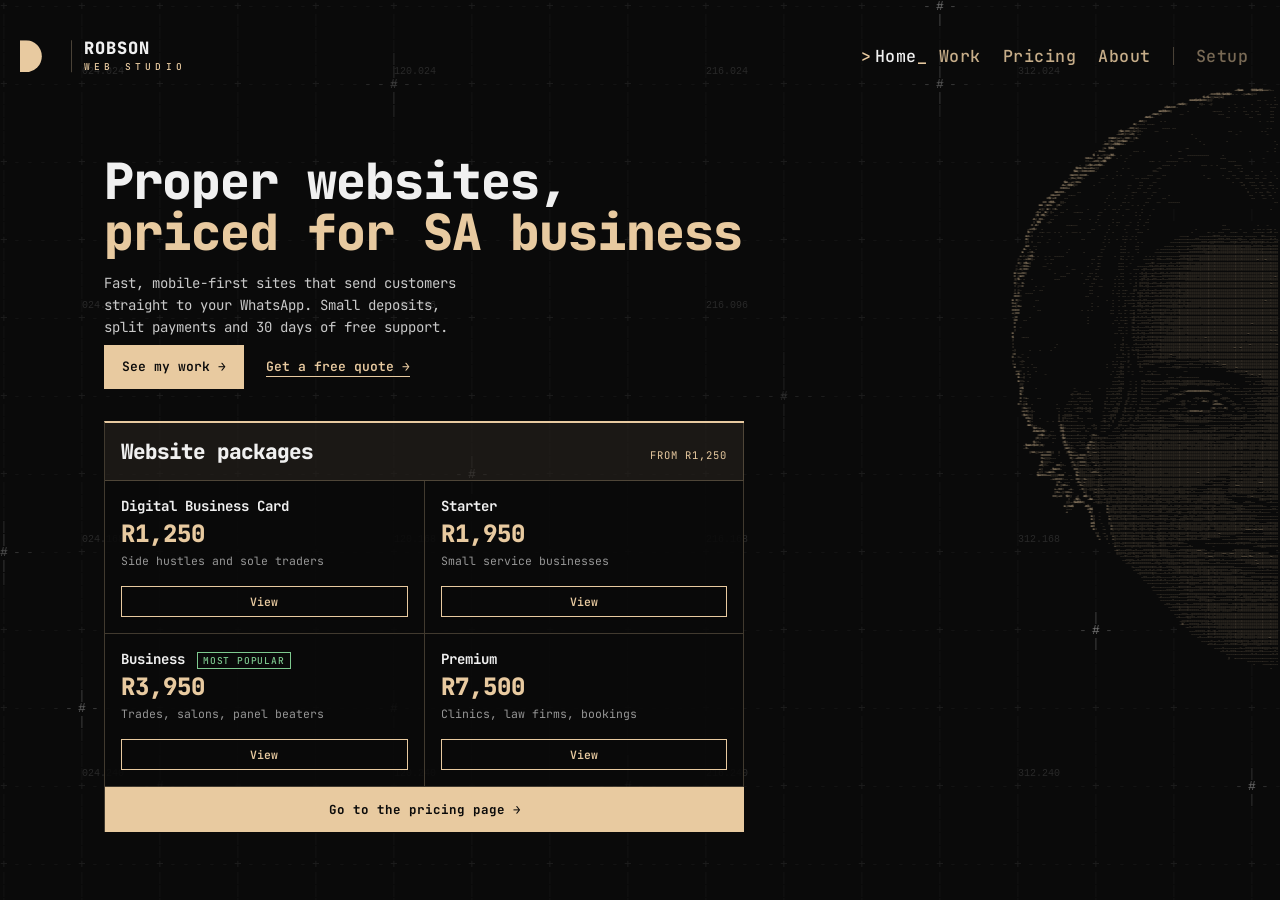
==== commit a17c95fa: "Nav: terminal prompt style on desktop, Setup dimmed behind a divider Co-Authored-By: Claude Sonnet 5" ====
--- a/index.html
+++ b/index.html
@@ -22,7 +22,7 @@
 <link rel="preconnect" href="https://fonts.googleapis.com">
 <link rel="preconnect" href="https://fonts.gstatic.com" crossorigin>
 <link href="https://fonts.googleapis.com/css2?family=JetBrains+Mono:wght@400..800&amp;display=swap" rel="stylesheet">
-<link rel="stylesheet" href="css/style.css?v=180">
+<link rel="stylesheet" href="css/style.css?v=181">
 <script src="js/nav.js?v=12"></script>
 <script type="application/ld+json">{
   "@context": "https://schema.org",
@@ -74,7 +74,7 @@
     </div>
   </div>
   <nav class="byline top-nav" aria-label="Main">
-    <a href="index.html" aria-current="page">Home</a><a href="work.html">Work</a><a href="pricing.html">Pricing</a><a href="about.html">About</a><a href="setup-guide.html">Setup</a>
+    <a href="index.html" aria-current="page">Home</a><a href="work.html">Work</a><a href="pricing.html">Pricing</a><a href="about.html">About</a><span class="nav-div" aria-hidden="true"></span><a class="nav-muted" href="setup-guide.html">Setup</a>
   </nav>
   </header>
 
--- a/css/style.css
+++ b/css/style.css
@@ -677,6 +677,18 @@
 .top-nav a { color:#e8caa0; text-decoration:none; opacity:.85; }
 .top-nav a:hover { opacity:1; text-decoration:underline; text-underline-offset:4px; }
 .top-nav a[aria-current="page"] { opacity:1; text-decoration:underline; text-underline-offset:6px; text-decoration-thickness:1px; }
+.nav-div { display: none; }
+@media (min-width: 701px) {
+  .top-nav { gap: 6px 22px; }
+  .top-nav .nav-div { display: block; width: 1px; height: 18px; background: #4a4237; }
+  .top-nav a.nav-muted { opacity: .5; }
+  .top-nav a.nav-muted:hover { opacity: 1; }
+  .top-nav a[aria-current="page"] { position: relative; color: #f0f0f0; opacity: 1; text-decoration: none; }
+  .top-nav a[aria-current="page"]::before { content: ">"; position: absolute; left: -14px; color: #e8caa0; }
+  .top-nav a[aria-current="page"]::after { content: "_"; position: absolute; right: -11px; color: #e8caa0; animation: nav-blink 1.1s steps(1) infinite; }
+}
+@keyframes nav-blink { 0%, 45% { opacity: 1; } 50%, 95% { opacity: 0; } }
+@media (prefers-reduced-motion: reduce) { .top-nav a[aria-current="page"]::after { animation: none; } }
 
 /* ---------- Packages + process (part of the hero column; tops set by
    positionServices() in site.js on desktop, flow in-document on mobile) ---------- */
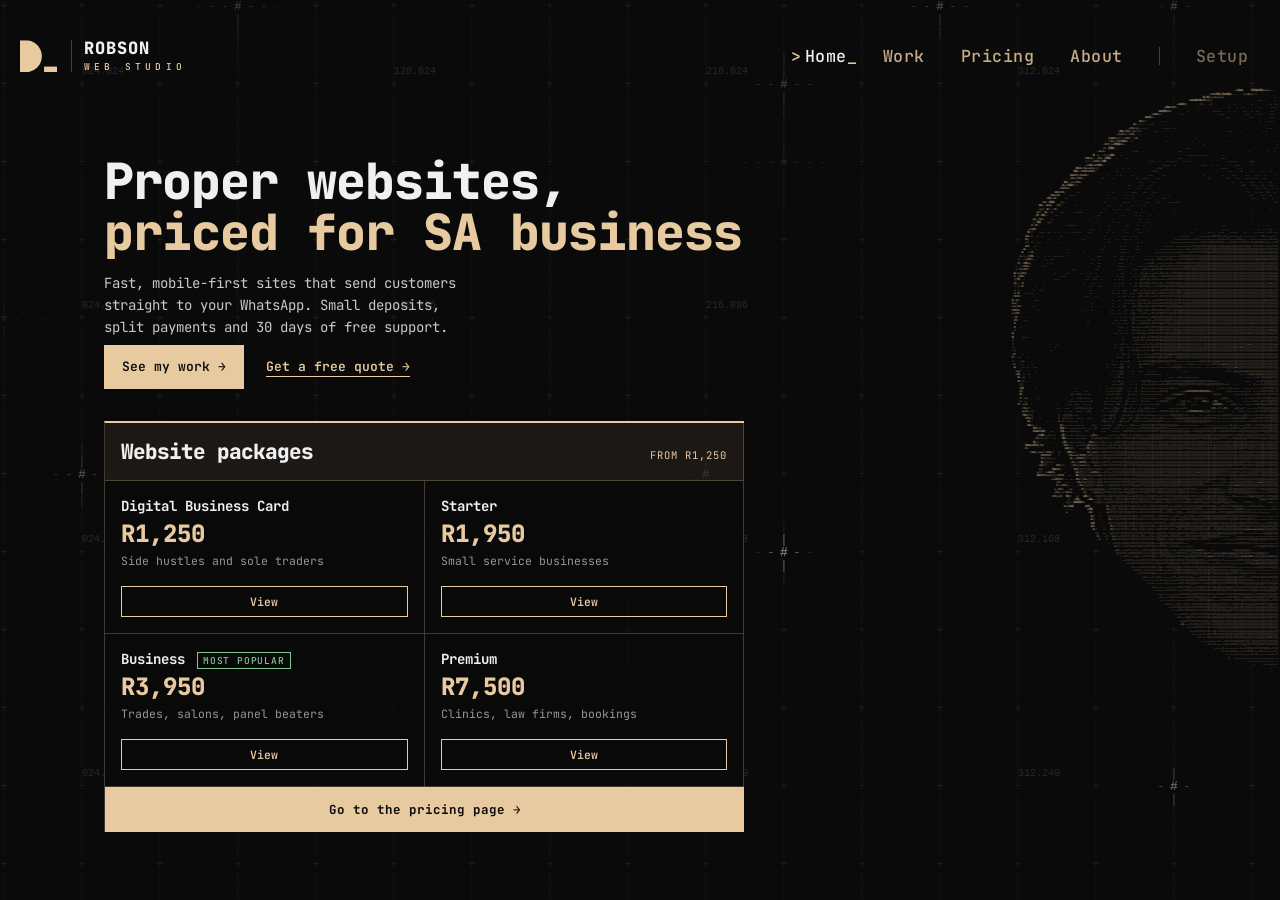
==== commit 93961be4: "Nav: wider spacing between desktop links Co-Authored-By: Claude Sonnet 5.5 <noreply@anthropic.com>" ====
--- a/index.html
+++ b/index.html
@@ -22,7 +22,7 @@
 <link rel="preconnect" href="https://fonts.googleapis.com">
 <link rel="preconnect" href="https://fonts.gstatic.com" crossorigin>
 <link href="https://fonts.googleapis.com/css2?family=JetBrains+Mono:wght@400..800&amp;display=swap" rel="stylesheet">
-<link rel="stylesheet" href="css/style.css?v=181">
+<link rel="stylesheet" href="css/style.css?v=182">
 <script src="js/nav.js?v=12"></script>
 <script type="application/ld+json">{
   "@context": "https://schema.org",
--- a/css/style.css
+++ b/css/style.css
@@ -679,7 +679,7 @@
 .top-nav a[aria-current="page"] { opacity:1; text-decoration:underline; text-underline-offset:6px; text-decoration-thickness:1px; }
 .nav-div { display: none; }
 @media (min-width: 701px) {
-  .top-nav { gap: 6px 22px; }
+  .top-nav { gap: 6px 36px; }
   .top-nav .nav-div { display: block; width: 1px; height: 18px; background: #4a4237; }
   .top-nav a.nav-muted { opacity: .5; }
   .top-nav a.nav-muted:hover { opacity: 1; }
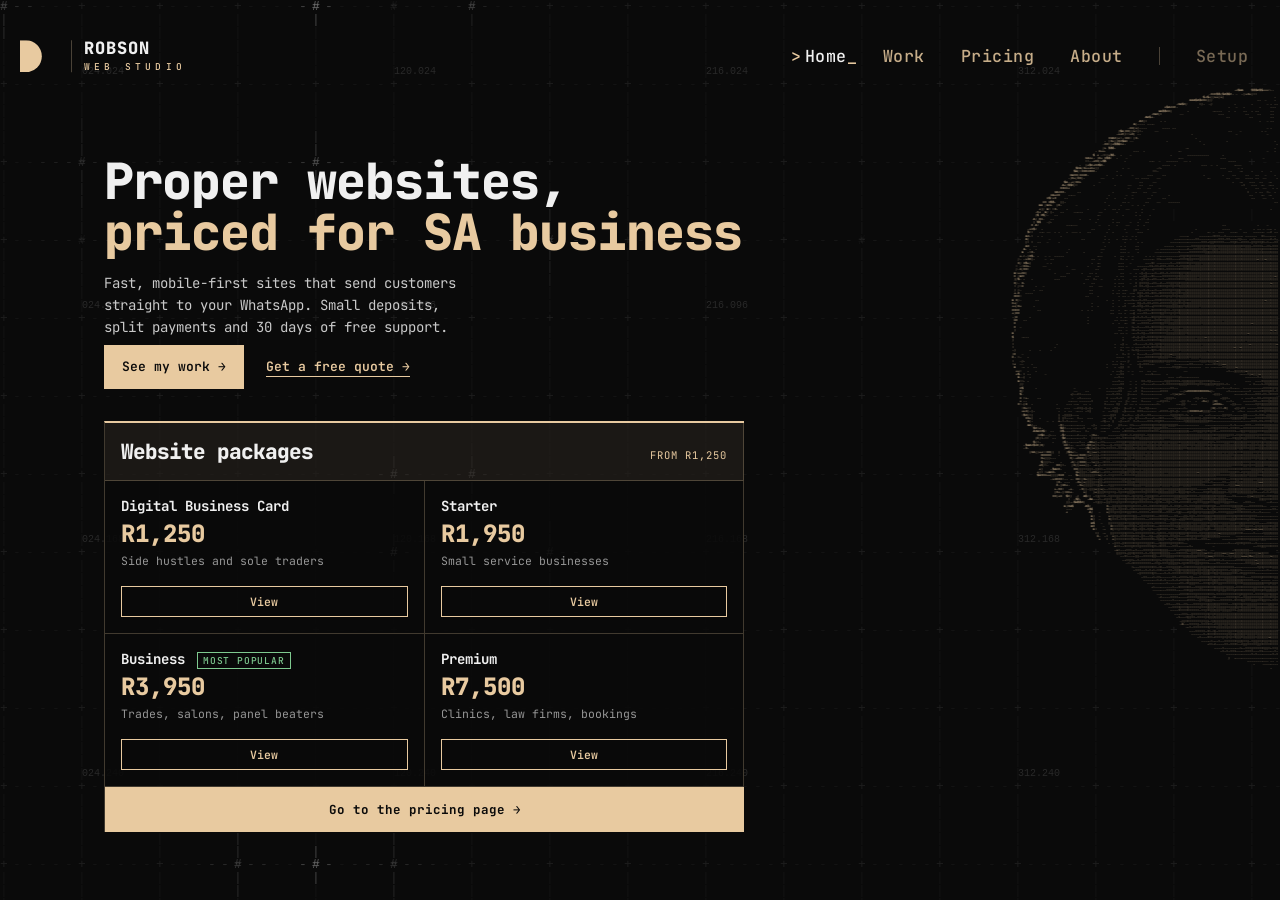
==== commit d670d9f5: "Mobile nav: full-screen menu with large links, prompt marker and contact details Co-Authored-By: Cla" ====
--- a/index.html
+++ b/index.html
@@ -23,7 +23,7 @@
 <link rel="preconnect" href="https://fonts.gstatic.com" crossorigin>
 <link href="https://fonts.googleapis.com/css2?family=JetBrains+Mono:wght@400..800&amp;display=swap" rel="stylesheet">
 <link rel="stylesheet" href="css/style.css?v=182">
-<script src="js/nav.js?v=12"></script>
+<script src="js/nav.js?v=13"></script>
 <script type="application/ld+json">{
   "@context": "https://schema.org",
   "@type": "ProfessionalService",
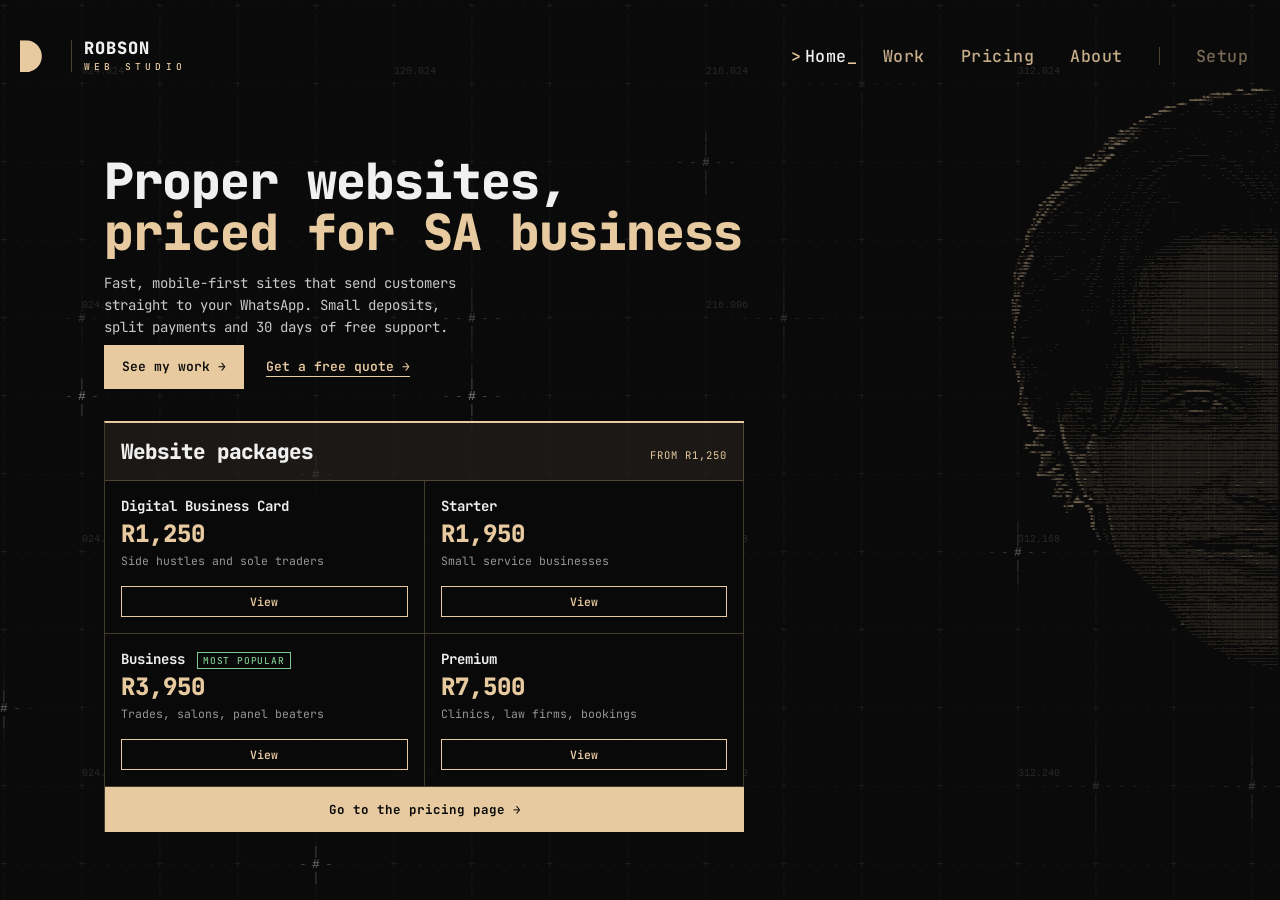
==== commit b05da239: "Mobile header: stacked ROBSON / WEB STUDIO wordmark, JetBrains Mono set explicitly so every page mat" ====
--- a/index.html
+++ b/index.html
@@ -23,7 +23,7 @@
 <link rel="preconnect" href="https://fonts.gstatic.com" crossorigin>
 <link href="https://fonts.googleapis.com/css2?family=JetBrains+Mono:wght@400..800&amp;display=swap" rel="stylesheet">
 <link rel="stylesheet" href="css/style.css?v=182">
-<script src="js/nav.js?v=13"></script>
+<script src="js/nav.js?v=14"></script>
 <script type="application/ld+json">{
   "@context": "https://schema.org",
   "@type": "ProfessionalService",
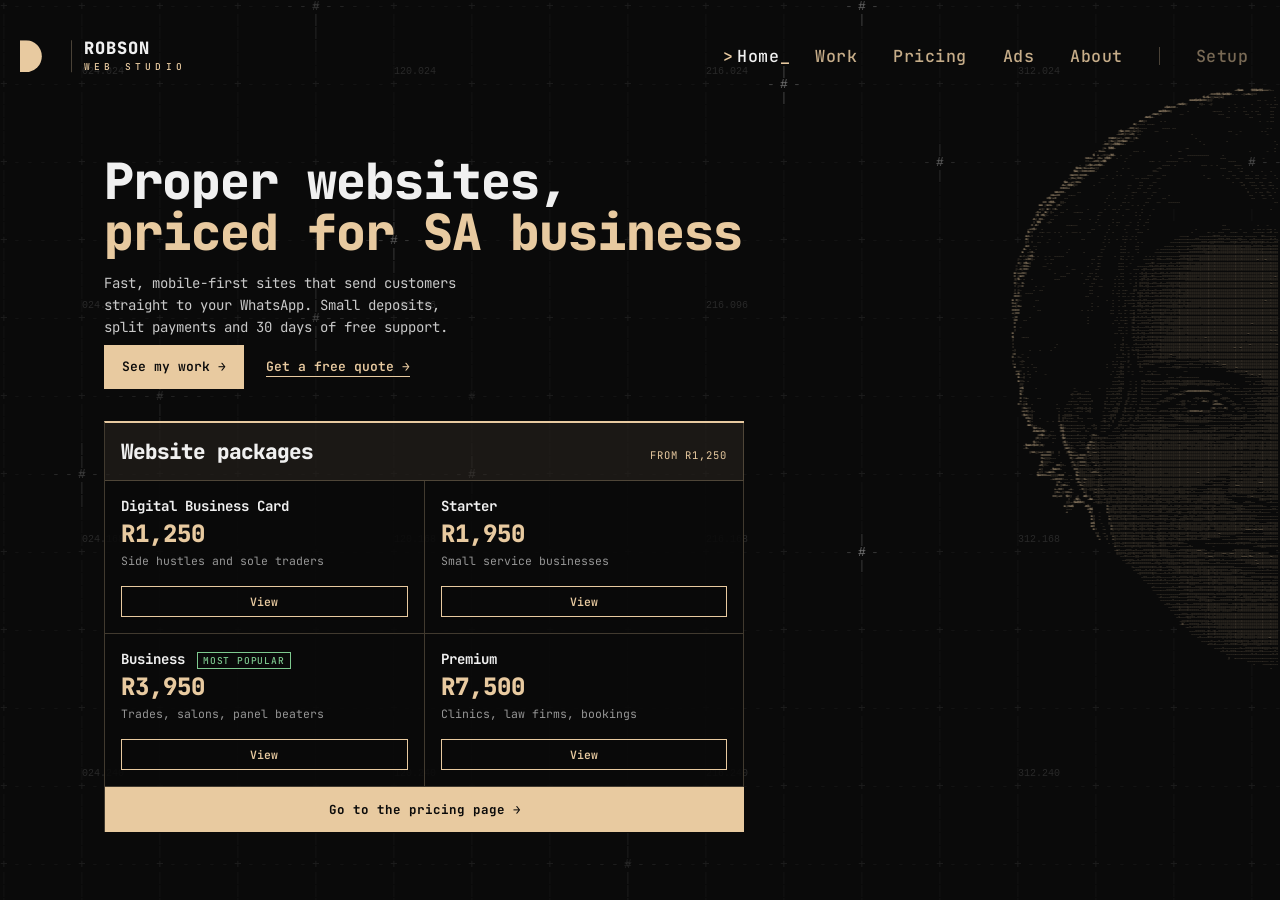
==== commit 26db006a: "Add Google Ads management page with nav link and sitemap entry Co-Authored-By: Claude Sonnet 5.5 <no" ====
--- a/index.html
+++ b/index.html
@@ -22,7 +22,7 @@
 <link rel="preconnect" href="https://fonts.googleapis.com">
 <link rel="preconnect" href="https://fonts.gstatic.com" crossorigin>
 <link href="https://fonts.googleapis.com/css2?family=JetBrains+Mono:wght@400..800&amp;display=swap" rel="stylesheet">
-<link rel="stylesheet" href="css/style.css?v=182">
+<link rel="stylesheet" href="css/style.css?v=183">
 <script src="js/nav.js?v=14"></script>
 <script type="application/ld+json">{
   "@context": "https://schema.org",
@@ -74,7 +74,7 @@
     </div>
   </div>
   <nav class="byline top-nav" aria-label="Main">
-    <a href="index.html" aria-current="page">Home</a><a href="work.html">Work</a><a href="pricing.html">Pricing</a><a href="about.html">About</a><span class="nav-div" aria-hidden="true"></span><a class="nav-muted" href="setup-guide.html">Setup</a>
+    <a href="index.html" aria-current="page">Home</a><a href="work.html">Work</a><a href="pricing.html">Pricing</a><a href="ads.html">Ads</a><a href="about.html">About</a><span class="nav-div" aria-hidden="true"></span><a class="nav-muted" href="setup-guide.html">Setup</a>
   </nav>
   </header>
 
--- a/css/style.css
+++ b/css/style.css
@@ -687,6 +687,7 @@
   .top-nav a[aria-current="page"]::before { content: ">"; position: absolute; left: -14px; color: #e8caa0; }
   .top-nav a[aria-current="page"]::after { content: "_"; position: absolute; right: -11px; color: #e8caa0; animation: nav-blink 1.1s steps(1) infinite; }
 }
+@media (min-width: 701px) and (max-width: 900px) { .top-nav { gap: 6px 22px; } }
 @keyframes nav-blink { 0%, 45% { opacity: 1; } 50%, 95% { opacity: 0; } }
 @media (prefers-reduced-motion: reduce) { .top-nav a[aria-current="page"]::after { animation: none; } }
 
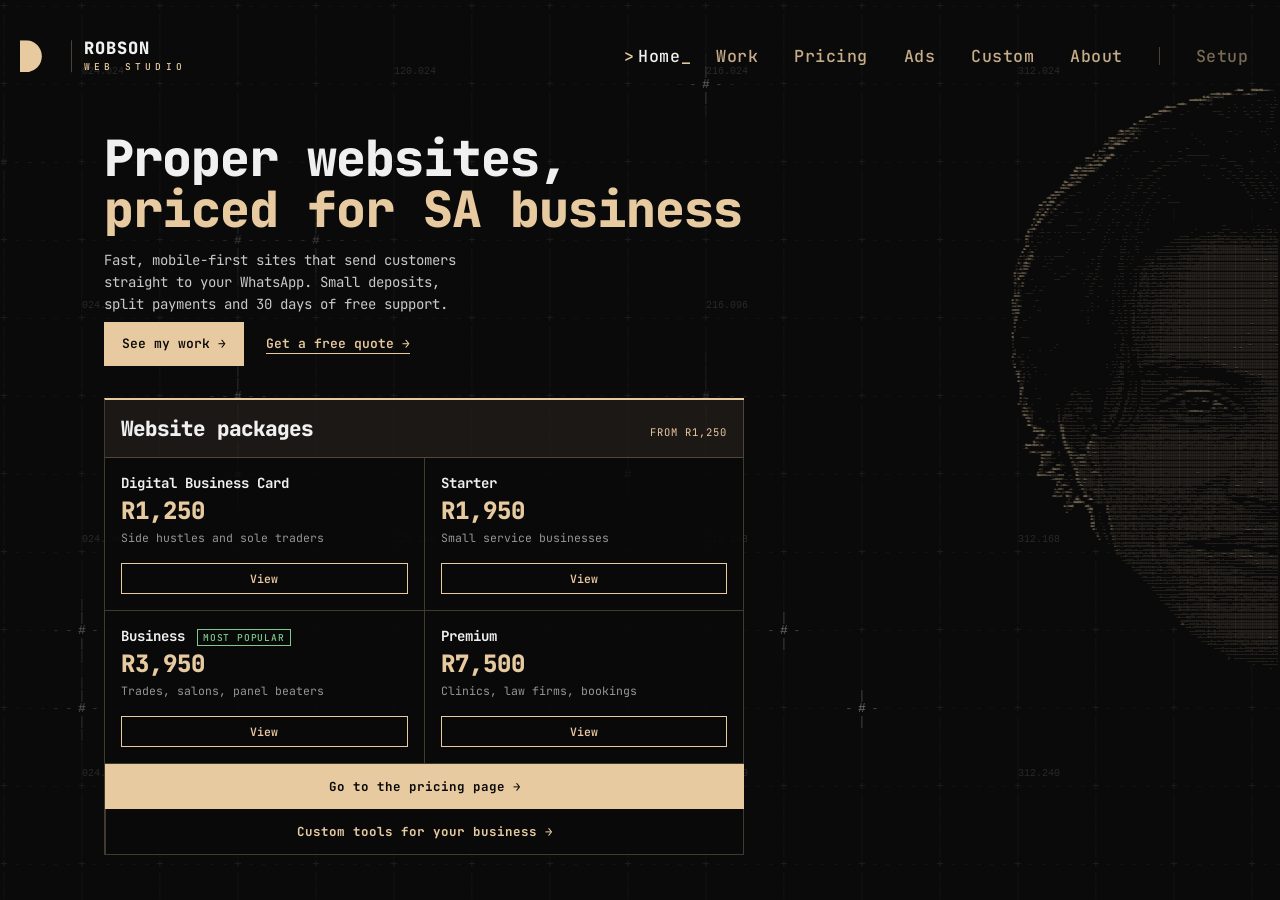
==== commit 5630b5a4: "Add Custom Tools page with nav link, home page link and sitemap entry Co-Authored-By: Claude Sonnet " ====
--- a/index.html
+++ b/index.html
@@ -22,7 +22,7 @@
 <link rel="preconnect" href="https://fonts.googleapis.com">
 <link rel="preconnect" href="https://fonts.gstatic.com" crossorigin>
 <link href="https://fonts.googleapis.com/css2?family=JetBrains+Mono:wght@400..800&amp;display=swap" rel="stylesheet">
-<link rel="stylesheet" href="css/style.css?v=183">
+<link rel="stylesheet" href="css/style.css?v=185">
 <script src="js/nav.js?v=14"></script>
 <script type="application/ld+json">{
   "@context": "https://schema.org",
@@ -74,7 +74,7 @@
     </div>
   </div>
   <nav class="byline top-nav" aria-label="Main">
-    <a href="index.html" aria-current="page">Home</a><a href="work.html">Work</a><a href="pricing.html">Pricing</a><a href="ads.html">Ads</a><a href="about.html">About</a><span class="nav-div" aria-hidden="true"></span><a class="nav-muted" href="setup-guide.html">Setup</a>
+    <a href="index.html" aria-current="page">Home</a><a href="work.html">Work</a><a href="pricing.html">Pricing</a><a href="ads.html">Ads</a><a href="custom.html">Custom</a><a href="about.html">About</a><span class="nav-div" aria-hidden="true"></span><a class="nav-muted" href="setup-guide.html">Setup</a>
   </nav>
   </header>
 
@@ -87,6 +87,7 @@
       <div class="offer-cell"><div class="offer-name">Business <span class="offer-badge">Most popular</span></div><div class="offer-price">R3,950</div><div class="offer-for">Trades, salons, panel beaters</div><a class="offer-add" href="pricing.html?view=Business" aria-label="View the Business package">View</a></div>
       <div class="offer-cell"><div class="offer-name">Premium</div><div class="offer-price">R7,500</div><div class="offer-for">Clinics, law firms, bookings</div><a class="offer-add" href="pricing.html?view=Premium" aria-label="View the Premium package">View</a></div>
       <a class="offer-link" href="pricing.html">Go to the pricing page &rarr;</a>
+      <a class="offer-link offer-link-alt" href="custom.html">Custom tools for your business &rarr;</a>
     </div>
   </div>
 
--- a/css/style.css
+++ b/css/style.css
@@ -704,6 +704,8 @@
 .offer-badge { color:#7ec98f; border:1px solid #7ec98f; font-size:9.5px; letter-spacing:.8px; text-transform:uppercase; padding:1px 5px; margin-left:4px; white-space:nowrap; font-weight:500; }
 .offer-link { grid-column:1 / -1; padding:14px 16px; background:#e8caa0; color:#0a0a0a; font-size:12.5px; font-weight:700; text-align:center; text-decoration:none; transition:background .2s ease; }
 .offer-link:hover { background:#f2dcb9; }
+.offer-link-alt { background:rgba(10,10,10,0.55); color:#e8caa0; border:1px solid rgba(232,202,160,0.25); border-top:0; }
+.offer-link-alt:hover { background:rgba(232,202,160,0.12); }
 @media (max-width:700px) {
   #packages, #process { position:relative; left:0; top:0; width:auto; max-width:62%; margin:28px 0 0 24px; }
   .offer-block { grid-template-columns:none; }
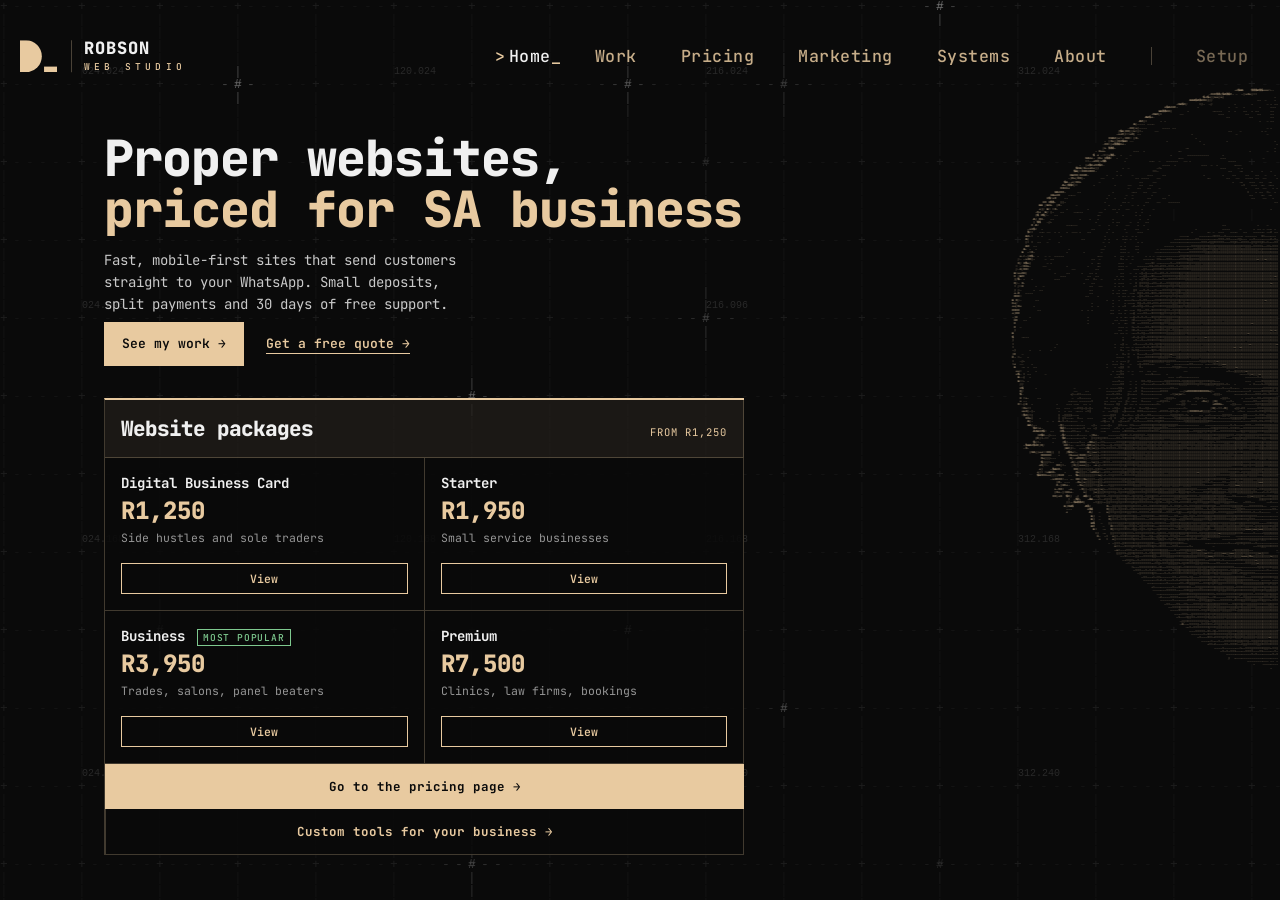
==== commit 1240c050: "Nav: rename Ads to Marketing and Custom to Systems, fluid link spacing on desktop Co-Authored-By: Cl" ====
--- a/index.html
+++ b/index.html
@@ -22,7 +22,7 @@
 <link rel="preconnect" href="https://fonts.googleapis.com">
 <link rel="preconnect" href="https://fonts.gstatic.com" crossorigin>
 <link href="https://fonts.googleapis.com/css2?family=JetBrains+Mono:wght@400..800&amp;display=swap" rel="stylesheet">
-<link rel="stylesheet" href="css/style.css?v=185">
+<link rel="stylesheet" href="css/style.css?v=187">
 <script src="js/nav.js?v=14"></script>
 <script type="application/ld+json">{
   "@context": "https://schema.org",
@@ -74,7 +74,7 @@
     </div>
   </div>
   <nav class="byline top-nav" aria-label="Main">
-    <a href="index.html" aria-current="page">Home</a><a href="work.html">Work</a><a href="pricing.html">Pricing</a><a href="ads.html">Ads</a><a href="custom.html">Custom</a><a href="about.html">About</a><span class="nav-div" aria-hidden="true"></span><a class="nav-muted" href="setup-guide.html">Setup</a>
+    <a href="index.html" aria-current="page">Home</a><a href="work.html">Work</a><a href="pricing.html">Pricing</a><a href="ads.html">Marketing</a><a href="custom.html">Systems</a><a href="about.html">About</a><span class="nav-div" aria-hidden="true"></span><a class="nav-muted" href="setup-guide.html">Setup</a>
   </nav>
   </header>
 
--- a/css/style.css
+++ b/css/style.css
@@ -679,7 +679,7 @@
 .top-nav a[aria-current="page"] { opacity:1; text-decoration:underline; text-underline-offset:6px; text-decoration-thickness:1px; }
 .nav-div { display: none; }
 @media (min-width: 701px) {
-  .top-nav { gap: 6px 36px; }
+  .top-nav { gap: 6px clamp(12px, calc((100vw - 255px - 26.2 * clamp(13px, 1.3vw, 18px)) / 7), 44px); }
   .top-nav .nav-div { display: block; width: 1px; height: 18px; background: #4a4237; }
   .top-nav a.nav-muted { opacity: .5; }
   .top-nav a.nav-muted:hover { opacity: 1; }
@@ -687,7 +687,6 @@
   .top-nav a[aria-current="page"]::before { content: ">"; position: absolute; left: -14px; color: #e8caa0; }
   .top-nav a[aria-current="page"]::after { content: "_"; position: absolute; right: -11px; color: #e8caa0; animation: nav-blink 1.1s steps(1) infinite; }
 }
-@media (min-width: 701px) and (max-width: 900px) { .top-nav { gap: 6px 22px; } }
 @keyframes nav-blink { 0%, 45% { opacity: 1; } 50%, 95% { opacity: 0; } }
 @media (prefers-reduced-motion: reduce) { .top-nav a[aria-current="page"]::after { animation: none; } }
 
